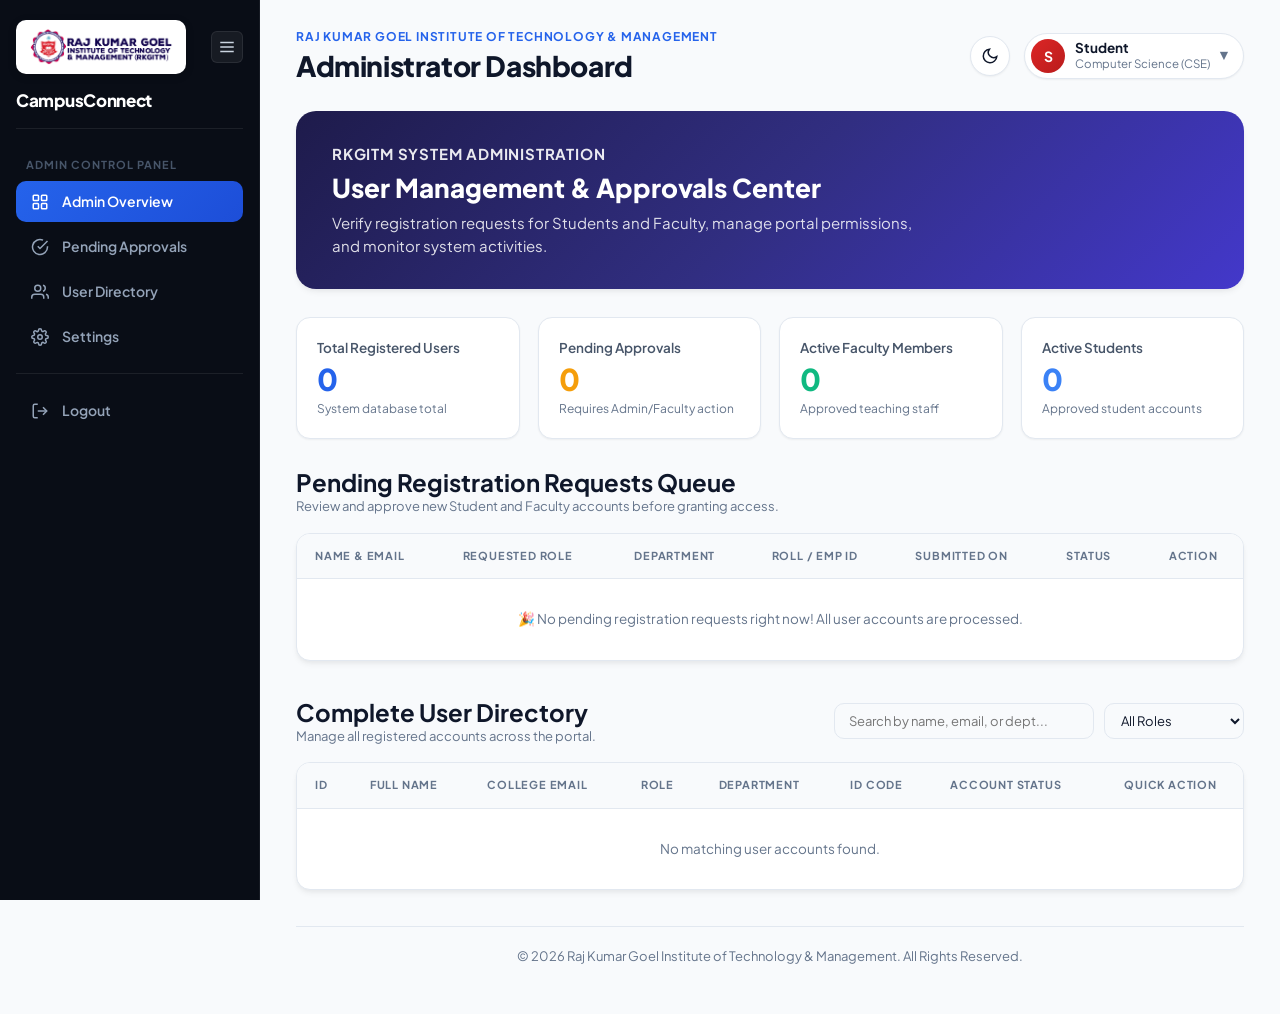
==== frontend/admin-index.html @ a3a525ac "Initial commit - CampusConnect" ====
<!DOCTYPE html>
<html lang="en">
<head>
    <meta charset="UTF-8">
    <meta name="viewport" content="width=device-width, initial-scale=1.0">
    <title>CampusConnect - Admin Control Center</title>
    <link rel="stylesheet" href="style.css">
</head>
<body>

    <div class="portal">
        <!-- Admin Sidebar -->
        <aside class="sidebar">
            <div class="sidebar-header">
                <div class="sidebar-brand-top">
                    <div class="logo-badge-container">
                        <img src="logo.png" alt="Raj Kumar Goel Institute of Technology &amp; Management" class="brand-logo-img">
                    </div>
                    <button id="sidebarToggle" title="Toggle Navigation">
                        <svg class="svg-icon" width="18" height="18" viewBox="0 0 24 24" fill="none" stroke="currentColor" stroke-width="2"><line x1="3" y1="12" x2="21" y2="12"/><line x1="3" y1="6" x2="21" y2="6"/><line x1="3" y1="18" x2="21" y2="18"/></svg>
                    </button>
                </div>
                <div class="sidebar-app-name">CampusConnect</div>
            </div>

            <p class="sidebar-title">ADMIN CONTROL PANEL</p>

            <nav class="sidebar-nav">
                <a href="admin-index.html" class="active">
                    <span class="nav-icon"><svg class="svg-icon" width="18" height="18" viewBox="0 0 24 24" fill="none" stroke="currentColor" stroke-width="2"><rect x="3" y="3" width="7" height="7" rx="1"/><rect x="14" y="3" width="7" height="7" rx="1"/><rect x="14" y="14" width="7" height="7" rx="1"/><rect x="3" y="14" width="7" height="7" rx="1"/></svg></span>
                    <span class="brand-text">Admin Overview</span>
                </a>
                <a href="#approvalsSection">
                    <span class="nav-icon"><svg class="svg-icon" width="18" height="18" viewBox="0 0 24 24" fill="none" stroke="currentColor" stroke-width="2"><path d="M22 11.08V12a10 10 0 1 1-5.93-9.14"/><polyline points="22 4 12 14.01 9 11.01"/></svg></span>
                    <span class="brand-text">Pending Approvals</span>
                </a>
                <a href="#userDirectorySection">
                    <span class="nav-icon"><svg class="svg-icon" width="18" height="18" viewBox="0 0 24 24" fill="none" stroke="currentColor" stroke-width="2"><path d="M17 21v-2a4 4 0 0 0-4-4H5a4 4 0 0 0-4 4v2"/><circle cx="9" cy="7" r="4"/><path d="M23 21v-2a4 4 0 0 0-3-3.87"/><path d="M16 3.13a4 4 0 0 1 0 7.75"/></svg></span>
                    <span class="brand-text">User Directory</span>
                </a>
                <a href="settings.html">
                    <span class="nav-icon"><svg class="svg-icon" width="18" height="18" viewBox="0 0 24 24" fill="none" stroke="currentColor" stroke-width="2"><circle cx="12" cy="12" r="3"/><path d="M19.4 15a1.65 1.65 0 0 0 .33 1.82l.06.06a2 2 0 0 1 0 2.83 2 2 0 0 1-2.83 0l-.06-.06a1.65 1.65 0 0 0-1.82-.33 1.65 1.65 0 0 0-1 1.51V21a2 2 0 0 1-2 2 2 2 0 0 1-2-2v-.09A1.65 1.65 0 0 0 9 19.4a1.65 1.65 0 0 0-1.82.33l-.06.06a2 2 0 0 1-2.83 0 2 2 0 0 1 0-2.83l.06-.06a1.65 1.65 0 0 0 .33-1.82 1.65 1.65 0 0 0-1.51-1H3a2 2 0 0 1-2-2 2 2 0 0 1 2-2h.09A1.65 1.65 0 0 0 4.6 9a1.65 1.65 0 0 0-.33-1.82l-.06-.06a2 2 0 0 1 0-2.83 2 2 0 0 1 2.83 0l.06.06a1.65 1.65 0 0 0 1.82.33H9a1.65 1.65 0 0 0 1-1.51V3a2 2 0 0 1 2-2 2 2 0 0 1 2 2v.09a1.65 1.65 0 0 0 1 1.51 1.65 1.65 0 0 0 1.82-.33l.06-.06a2 2 0 0 1 2.83 0 2 2 0 0 1 0 2.83l-.06.06a1.65 1.65 0 0 0-.33 1.82V9a1.65 1.65 0 0 0 1.51 1H21a2 2 0 0 1 2 2 2 2 0 0 1-2 2h-.09a1.65 1.65 0 0 0-1.51 1z"/></svg></span>
                    <span class="brand-text">Settings</span>
                </a>

                <div class="nav-divider"></div>

                <a href="login.html" onclick="localStorage.removeItem('campus_user_role');">
                    <span class="nav-icon"><svg class="svg-icon" width="18" height="18" viewBox="0 0 24 24" fill="none" stroke="currentColor" stroke-width="2"><path d="M9 21H5a2 2 0 0 1-2-2V5a2 2 0 0 1 2-2h4"/><polyline points="16 17 21 12 16 7"/><line x1="21" y1="12" x2="9" y2="12"/></svg></span>
                    <span class="brand-text">Logout</span>
                </a>
            </nav>
        </aside>

        <!-- Main Content -->
        <main class="dashboard-content">
            <header class="topbar">
                <div class="topbar-title">
                    <p class="small-text">Raj Kumar Goel Institute of Technology &amp; Management</p>
                    <h1>Administrator Dashboard</h1>
                </div>

                <div class="topbar-actions">
                    <button id="themeToggle" class="theme-toggle-btn" title="Toggle Dark/Light Mode"></button>

                    <div class="profile-wrapper">
                        <button class="student-profile" id="studentProfile" type="button">
                            <div class="profile-circle" style="background: linear-gradient(135deg, #dc2626, #b91c1c);">A</div>
                            <div class="profile-text">
                                <strong class="profile-name-val">System Admin</strong>
                                <p class="profile-course-val">IT Administration Cell</p>
                            </div>
                            <span class="profile-arrow">▼</span>
                        </button>
                        <div class="profile-menu" id="profileMenu">
                            <h3>Admin Profile</h3>
                            <p><span>Name:</span> <strong>System Admin</strong></p>
                            <p><span>Role:</span> <strong style="color: var(--danger);">Super Administrator</strong></p>
                            <p><span>Department:</span> <strong>IT Cell</strong></p>
                            <a href="login.html" class="btn btn-secondary" onclick="localStorage.removeItem('campus_user_role');" style="margin-top: 8px; width: 100%;">Sign Out</a>
                        </div>
                    </div>
                </div>
            </header>

            <!-- Admin Banner -->
            <section class="dashboard-welcome" style="background: linear-gradient(135deg, #1e1b4b 0%, #312e81 50%, #4338ca 100%);">
                <p class="small-text" style="color: rgba(255, 255, 255, 0.9);">RKGITM SYSTEM ADMINISTRATION</p>
                <h2>User Management &amp; Approvals Center</h2>
                <p>Verify registration requests for Students and Faculty, manage portal permissions, and monitor system activities.</p>
            </section>

            <!-- Summary Cards -->
            <section class="summary-cards">
                <div class="summary-card">
                    <p>Total Registered Users</p>
                    <h2 id="totalUsersCount" style="color: var(--primary);">0</h2>
                    <small>System database total</small>
                </div>

                <div class="summary-card">
                    <p>Pending Approvals</p>
                    <h2 id="pendingCount" style="color: var(--warning);">0</h2>
                    <small>Requires Admin/Faculty action</small>
                </div>

                <div class="summary-card">
                    <p>Active Faculty Members</p>
                    <h2 id="facultyCount" style="color: var(--success);">0</h2>
                    <small>Approved teaching staff</small>
                </div>

                <div class="summary-card">
                    <p>Active Students</p>
                    <h2 id="studentCount" style="color: var(--info);">0</h2>
                    <small>Approved student accounts</small>
                </div>
            </section>

            <!-- PENDING APPROVALS QUEUE -->
            <section id="approvalsSection" style="margin-bottom: 36px;">
                <div style="display: flex; justify-content: space-between; align-items: center; margin-bottom: 16px;">
                    <div>
                        <h2>Pending Registration Requests Queue</h2>
                        <p style="color: var(--text-muted); font-size: 13px;">Review and approve new Student and Faculty accounts before granting access.</p>
                    </div>
                </div>

                <div class="admin-table-wrapper">
                    <table class="admin-table">
                        <thead>
                            <tr>
                                <th>Name &amp; Email</th>
                                <th>Requested Role</th>
                                <th>Department</th>
                                <th>Roll / Emp ID</th>
                                <th>Submitted On</th>
                                <th>Status</th>
                                <th style="text-align: center;">Action</th>
                            </tr>
                        </thead>
                        <tbody id="pendingQueueTbody">
                            <!-- Populated dynamically via JS -->
                        </tbody>
                    </table>
                </div>
            </section>

            <!-- ALL USERS DIRECTORY -->
            <section id="userDirectorySection" style="margin-bottom: 36px;">
                <div style="display: flex; justify-content: space-between; align-items: center; margin-bottom: 16px; flex-wrap: wrap; gap: 12px;">
                    <div>
                        <h2>Complete User Directory</h2>
                        <p style="color: var(--text-muted); font-size: 13px;">Manage all registered accounts across the portal.</p>
                    </div>

                    <div style="display: flex; gap: 10px; flex-wrap: wrap;">
                        <input type="text" id="adminSearchInput" class="form-control" placeholder="Search by name, email, or dept..." style="width: 260px; padding: 8px 14px; font-size: 13px;" onkeyup="renderAdminUserDirectory()">
                        <select id="adminRoleFilter" class="form-control" style="width: 140px; padding: 8px 12px; font-size: 13px;" onchange="renderAdminUserDirectory()">
                            <option value="all">All Roles</option>
                            <option value="student">Student</option>
                            <option value="faculty">Faculty</option>
                            <option value="admin">Admin</option>
                        </select>
                    </div>
                </div>

                <div class="admin-table-wrapper">
                    <table class="admin-table">
                        <thead>
                            <tr>
                                <th>ID</th>
                                <th>Full Name</th>
                                <th>College Email</th>
                                <th>Role</th>
                                <th>Department</th>
                                <th>ID Code</th>
                                <th>Account Status</th>
                                <th style="text-align: center;">Quick Action</th>
                            </tr>
                        </thead>
                        <tbody id="allUsersTbody">
                            <!-- Populated dynamically via JS -->
                        </tbody>
                    </table>
                </div>
            </section>

            <footer>
                <p>&copy; 2026 Raj Kumar Goel Institute of Technology &amp; Management. All Rights Reserved.</p>
            </footer>
        </main>
    </div>

    <script src="script.js"></script>
    <script>
        document.addEventListener("DOMContentLoaded", () => {
            renderAdminDashboard();
        });

        function renderAdminDashboard() {
            const users = JSON.parse(localStorage.getItem("campus_users")) || [];

            // Compute counts
            const total = users.length;
            const pending = users.filter(u => u.status === 'PENDING').length;
            const faculty = users.filter(u => u.role === 'faculty' && u.status === 'APPROVED').length;
            const students = users.filter(u => u.role === 'student' && u.status === 'APPROVED').length;

            document.getElementById("totalUsersCount").textContent = total;
            document.getElementById("pendingCount").textContent = pending;
            document.getElementById("facultyCount").textContent = faculty;
            document.getElementById("studentCount").textContent = students;

            renderPendingQueue(users);
            renderAdminUserDirectory();
        }

        function renderPendingQueue(users) {
            const tbody = document.getElementById("pendingQueueTbody");
            const pendingUsers = users.filter(u => u.status === 'PENDING');

            if (pendingUsers.length === 0) {
                tbody.innerHTML = `
                    <tr>
                        <td colspan="7" style="text-align: center; color: var(--text-muted); padding: 30px;">
                            🎉 No pending registration requests right now! All user accounts are processed.
                        </td>
                    </tr>
                `;
                return;
            }

            tbody.innerHTML = pendingUsers.map(u => `
                <tr>
                    <td>
                        <strong>${u.name}</strong><br>
                        <small style="color: var(--text-muted);">${u.email}</small>
                    </td>
                    <td>
                        <span class="badge badge-${u.role === 'faculty' ? 'info' : 'primary'}">${u.role.toUpperCase()}</span>
                    </td>
                    <td>${u.department}</td>
                    <td><code>${u.idCode || 'N/A'}</code></td>
                    <td>${u.createdAt || 'Recent'}</td>
                    <td><span class="status-badge pending">● PENDING</span></td>
                    <td style="text-align: center;">
                        <div style="display: flex; gap: 6px; justify-content: center;">
                            <button class="btn btn-primary" style="padding: 5px 12px; font-size: 12px; background: var(--success); border-color: var(--success);" onclick="updateUserStatus(${u.id}, 'APPROVED')">Approve ✓</button>
                            <button class="btn btn-secondary" style="padding: 5px 12px; font-size: 12px; color: var(--danger);" onclick="updateUserStatus(${u.id}, 'REJECTED')">Reject ✖</button>
                        </div>
                    </td>
                </tr>
            `).join('');
        }

        function renderAdminUserDirectory() {
            const users = JSON.parse(localStorage.getItem("campus_users")) || [];
            const query = (document.getElementById("adminSearchInput")?.value || "").toLowerCase().trim();
            const roleFilter = document.getElementById("adminRoleFilter")?.value || "all";

            const tbody = document.getElementById("allUsersTbody");

            const filteredUsers = users.filter(u => {
                const matchesQuery = u.name.toLowerCase().includes(query) || u.email.toLowerCase().includes(query) || u.department.toLowerCase().includes(query);
                const matchesRole = roleFilter === 'all' || u.role === roleFilter;
                return matchesQuery && matchesRole;
            });

            if (filteredUsers.length === 0) {
                tbody.innerHTML = `
                    <tr>
                        <td colspan="8" style="text-align: center; color: var(--text-muted); padding: 30px;">
                            No matching user accounts found.
                        </td>
                    </tr>
                `;
                return;
            }

            tbody.innerHTML = filteredUsers.map(u => `
                <tr>
                    <td><code>#${u.id}</code></td>
                    <td><strong>${u.name}</strong></td>
                    <td>${u.email}</td>
                    <td><span class="badge badge-${u.role === 'admin' ? 'danger' : u.role === 'faculty' ? 'info' : 'primary'}">${u.role.toUpperCase()}</span></td>
                    <td>${u.department}</td>
                    <td><code>${u.idCode || 'N/A'}</code></td>
                    <td>
                        <span class="status-badge ${u.status.toLowerCase()}">
                            ${u.status === 'APPROVED' ? '● APPROVED' : u.status === 'PENDING' ? '● PENDING' : '● REJECTED'}
                        </span>
                    </td>
                    <td style="text-align: center;">
                        ${u.role === 'admin' ? '<small style="color: var(--text-muted);">Protected Admin</small>' : `
                            <select onchange="updateUserStatus(${u.id}, this.value)" style="padding: 4px 8px; font-size: 12px; border-radius: var(--radius-sm); border: 1px solid var(--border-color);">
                                <option value="APPROVED" ${u.status === 'APPROVED' ? 'selected' : ''}>Approved</option>
                                <option value="PENDING" ${u.status === 'PENDING' ? 'selected' : ''}>Pending</option>
                                <option value="REJECTED" ${u.status === 'REJECTED' ? 'selected' : ''}>Rejected</option>
                            </select>
                        `}
                    </td>
                </tr>
            `).join('');
        }

        function updateUserStatus(userId, newStatus) {
            let users = JSON.parse(localStorage.getItem("campus_users")) || [];
            const userIndex = users.findIndex(u => u.id === userId);

            if (userIndex !== -1) {
                users[userIndex].status = newStatus;
                localStorage.setItem("campus_users", JSON.stringify(users));
                showToast(`User ${users[userIndex].name} marked as ${newStatus}`);
                renderAdminDashboard();
            }
        }
    </script>
</body>
</html>
---- frontend/style.css ----
/* ==========================================================================
   CAMPUSCONNECT - PROFESSIONAL UI & DESIGN SYSTEM
   ========================================================================== */

@import url('https://fonts.googleapis.com/css2?family=Plus+Jakarta+Sans:wght@400;500;600;700;800&display=swap');

/* --------------------------------------------------------------------------
   1. COLOR PALETTE & CSS VARIABLES
   -------------------------------------------------------------------------- */
:root {
    --bg-main: #f8fafc;
    --bg-surface: #ffffff;
    --bg-surface-elevated: #ffffff;
    --bg-sidebar: #090d16;
    
    --sidebar-text: #94a3b8;
    --sidebar-text-active: #ffffff;
    --sidebar-hover: rgba(255, 255, 255, 0.06);
    --sidebar-active-bg: linear-gradient(135deg, #2563eb 0%, #1d4ed8 100%);
    
    --text-primary: #0f172a;
    --text-secondary: #475569;
    --text-muted: #64748b;
    
    --primary: #2563eb;
    --primary-hover: #1d4ed8;
    --primary-light: #eff6ff;
    
    --success: #10b981;
    --success-bg: #ecfdf5;
    --warning: #f59e0b;
    --warning-bg: #fffbeb;
    --danger: #ef4444;
    --danger-bg: #fef2f2;
    --info: #3b82f6;
    --info-bg: #eff6ff;

    --border-color: #e2e8f0;
    --border-hover: #cbd5e1;
    
    --shadow-sm: 0 1px 2px 0 rgba(0, 0, 0, 0.05);
    --shadow-md: 0 4px 6px -1px rgba(0, 0, 0, 0.06), 0 2px 4px -1px rgba(0, 0, 0, 0.03);
    --shadow-lg: 0 10px 15px -3px rgba(0, 0, 0, 0.08), 0 4px 6px -2px rgba(0, 0, 0, 0.03);
    
    --radius-sm: 6px;
    --radius-md: 10px;
    --radius-lg: 14px;
    --radius-xl: 20px;
    --radius-full: 9999px;
    
    --transition: all 0.2s cubic-bezier(0.4, 0, 0.2, 1);
    --font-family: 'Plus Jakarta Sans', -apple-system, BlinkMacSystemFont, sans-serif;
}

[data-theme="dark"] {
    --bg-main: #0b0f19;
    --bg-surface: #151c2c;
    --bg-surface-elevated: #1e293b;
    --bg-sidebar: #090d16;
    
    --sidebar-text: #64748b;
    --sidebar-text-active: #ffffff;
    --sidebar-hover: rgba(255, 255, 255, 0.06);
    --sidebar-active-bg: linear-gradient(135deg, #3b82f6 0%, #1d4ed8 100%);
    
    --text-primary: #f8fafc;
    --text-secondary: #cbd5e1;
    --text-muted: #64748b;

    --primary: #3b82f6;
    --primary-hover: #2563eb;
    --primary-light: rgba(59, 130, 246, 0.12);
    
    --border-color: #1e293b;
    --border-hover: #334155;

    --shadow-sm: 0 1px 2px 0 rgba(0, 0, 0, 0.3);
    --shadow-md: 0 4px 12px rgba(0, 0, 0, 0.4);
    --shadow-lg: 0 12px 30px rgba(0, 0, 0, 0.5);
}

/* --------------------------------------------------------------------------
   2. GLOBAL BASE STYLES
   -------------------------------------------------------------------------- */
*, *::before, *::after {
    box-sizing: border-box;
    margin: 0;
    padding: 0;
}

html {
    scroll-behavior: smooth;
}

body {
    font-family: var(--font-family);
    background-color: var(--bg-main);
    color: var(--text-primary);
    line-height: 1.5;
    min-height: 100vh;
    transition: background-color 0.2s ease, color 0.2s ease;
}

h1, h2, h3, h4, h5, h6 {
    color: var(--text-primary);
    font-weight: 700;
    line-height: 1.25;
}

a {
    color: var(--primary);
    text-decoration: none;
    transition: var(--transition);
}

a:hover {
    color: var(--primary-hover);
}

button, input, select, textarea {
    font-family: inherit;
    font-size: inherit;
    color: inherit;
}

.svg-icon {
    display: inline-flex;
    align-items: center;
    justify-content: center;
    flex-shrink: 0;
}

/* Logo Image Container with Light Pill Backdrop */
.logo-badge-container {
    background: #ffffff;
    padding: 8px 12px;
    border-radius: var(--radius-md);
    display: inline-flex;
    align-items: center;
    justify-content: center;
    box-shadow: 0 2px 8px rgba(0, 0, 0, 0.15);
    max-width: 170px;
    width: 100%;
}

.brand-logo-img {
    height: 38px;
    width: auto;
    max-width: 100%;
    object-fit: contain;
}

.college-name-text {
    font-size: 13px;
    font-weight: 800;
    color: #60a5fa;
    text-transform: uppercase;
    letter-spacing: 0.6px;
    margin-top: 4px;
}

/* --------------------------------------------------------------------------
   3. LOGIN PAGE STYLES
   -------------------------------------------------------------------------- */
.login-container {
    min-height: 100vh;
    display: flex;
    align-items: center;
    justify-content: center;
    background: linear-gradient(135deg, #0f172a 0%, #1e293b 50%, #0b0f19 100%);
    padding: 24px;
    position: relative;
    overflow: hidden;
}

.login-container::before {
    content: '';
    position: absolute;
    top: -20%;
    left: -10%;
    width: 500px;
    height: 500px;
    background: radial-gradient(circle, rgba(37, 99, 235, 0.25) 0%, rgba(0, 0, 0, 0) 70%);
    pointer-events: none;
}

.login-card {
    background: rgba(21, 28, 44, 0.92);
    backdrop-filter: blur(16px);
    border: 1px solid rgba(255, 255, 255, 0.12);
    border-radius: var(--radius-xl);
    padding: 36px 40px;
    width: 100%;
    max-width: 460px;
    box-shadow: 0 20px 50px rgba(0, 0, 0, 0.5);
    color: #ffffff;
    position: relative;
    z-index: 10;
}

.login-brand {
    display: flex;
    flex-direction: column;
    align-items: center;
    gap: 10px;
    margin-bottom: 24px;
    text-align: center;
}

.login-brand h2 {
    color: #ffffff;
    font-size: 26px;
    font-weight: 800;
    margin-top: 4px;
}

.login-brand p {
    color: #94a3b8;
    font-size: 13.5px;
}

.role-tabs {
    display: flex;
    background: rgba(255, 255, 255, 0.06);
    border: 1px solid rgba(255, 255, 255, 0.08);
    border-radius: var(--radius-md);
    padding: 4px;
    margin-bottom: 24px;
}

.role-tab {
    flex: 1;
    padding: 10px;
    border: none;
    background: transparent;
    color: #94a3b8;
    font-weight: 700;
    font-size: 13.5px;
    border-radius: var(--radius-sm);
    cursor: pointer;
    transition: var(--transition);
}

.role-tab.active {
    background: var(--primary);
    color: #ffffff;
    box-shadow: var(--shadow-sm);
}

.login-form .form-group label {
    color: #cbd5e1;
}

.login-form .form-control {
    background: rgba(255, 255, 255, 0.06);
    border-color: rgba(255, 255, 255, 0.12);
    color: #ffffff;
}

.login-form .form-control:focus {
    border-color: var(--primary);
    background: rgba(255, 255, 255, 0.1);
}

.mode-switch-container {
    display: flex;
    background: rgba(0, 0, 0, 0.25);
    border: 1px solid rgba(255, 255, 255, 0.1);
    border-radius: var(--radius-lg);
    padding: 5px;
    margin-bottom: 18px;
}

.mode-btn {
    flex: 1;
    padding: 8px 12px;
    border: none;
    background: transparent;
    color: #94a3b8;
    font-weight: 700;
    font-size: 13px;
    border-radius: var(--radius-md);
    cursor: pointer;
    transition: var(--transition);
}

.mode-btn.active {
    background: rgba(255, 255, 255, 0.15);
    color: #ffffff;
    box-shadow: 0 2px 8px rgba(0, 0, 0, 0.2);
}

.auth-alert {
    padding: 12px 16px;
    border-radius: var(--radius-md);
    font-size: 13px;
    font-weight: 600;
    line-height: 1.4;
    margin-bottom: 18px;
    border: 1px solid transparent;
}

.alert-info {
    background: rgba(59, 130, 246, 0.15);
    border-color: rgba(59, 130, 246, 0.3);
    color: #93c5fd;
}

.alert-success {
    background: rgba(16, 185, 129, 0.15);
    border-color: rgba(16, 185, 129, 0.3);
    color: #6ee7b7;
}

.alert-warning {
    background: rgba(245, 158, 11, 0.15);
    border-color: rgba(245, 158, 11, 0.3);
    color: #fcd34d;
}

.alert-danger {
    background: rgba(239, 68, 68, 0.15);
    border-color: rgba(239, 68, 68, 0.3);
    color: #fca5a5;
}

.demo-hint {
    margin-top: 20px;
    padding: 12px;
    background: rgba(255, 255, 255, 0.04);
    border: 1px solid rgba(255, 255, 255, 0.08);
    border-radius: var(--radius-md);
    font-size: 12px;
    color: #94a3b8;
    text-align: center;
}

.demo-hint strong {
    color: #cbd5e1;
}

/* User Directory & Approval Queue Tables */
.admin-table-wrapper {
    width: 100%;
    overflow-x: auto;
    background: var(--bg-surface);
    border: 1px solid var(--border-color);
    border-radius: var(--radius-lg);
    box-shadow: var(--shadow-md);
}

.admin-table {
    width: 100%;
    border-collapse: collapse;
    text-align: left;
    font-size: 13.5px;
}

.admin-table th {
    background: var(--bg-main);
    color: var(--text-muted);
    font-weight: 700;
    text-transform: uppercase;
    font-size: 11px;
    letter-spacing: 0.8px;
    padding: 14px 18px;
    border-bottom: 1px solid var(--border-color);
}

.admin-table td {
    padding: 14px 18px;
    border-bottom: 1px solid var(--border-color);
    color: var(--text-primary);
    vertical-align: middle;
}

.admin-table tr:last-child td {
    border-bottom: none;
}

.admin-table tr:hover td {
    background: var(--primary-light);
}

.status-badge {
    display: inline-flex;
    align-items: center;
    gap: 5px;
    padding: 4px 10px;
    border-radius: var(--radius-full);
    font-size: 11px;
    font-weight: 800;
    text-transform: uppercase;
    letter-spacing: 0.5px;
}

.status-badge.pending {
    background: var(--warning-bg);
    color: var(--warning);
    border: 1px solid rgba(245, 158, 11, 0.2);
}

.status-badge.approved {
    background: var(--success-bg);
    color: var(--success);
    border: 1px solid rgba(16, 185, 129, 0.2);
}

.status-badge.rejected {
    background: var(--danger-bg);
    color: var(--danger);
    border: 1px solid rgba(239, 68, 68, 0.2);
}


/* --------------------------------------------------------------------------
   4. PORTAL & FIXED SIDEBAR LAYOUT
   -------------------------------------------------------------------------- */
.portal {
    display: flex;
    min-height: 100vh;
}

.sidebar {
    width: 260px;
    background-color: var(--bg-sidebar);
    padding: 20px 16px;
    display: flex;
    flex-direction: column;
    flex-shrink: 0;
    position: sticky;
    top: 0;
    height: 100vh;
    overflow-y: auto;
    z-index: 100;
    border-right: 1px solid rgba(255, 255, 255, 0.06);
}

.sidebar.collapsed {
    width: 80px;
}

.sidebar-header {
    display: flex;
    flex-direction: column;
    gap: 12px;
    margin-bottom: 20px;
    padding-bottom: 14px;
    border-bottom: 1px solid rgba(255, 255, 255, 0.08);
}

.sidebar-brand-top {
    display: flex;
    align-items: center;
    justify-content: space-between;
    width: 100%;
}

.sidebar-app-name {
    color: #ffffff;
    font-size: 17px;
    font-weight: 800;
    letter-spacing: -0.3px;
    margin-top: 2px;
}

#sidebarToggle {
    background: rgba(255, 255, 255, 0.06);
    border: 1px solid rgba(255, 255, 255, 0.08);
    color: #cbd5e1;
    width: 32px;
    height: 32px;
    border-radius: var(--radius-sm);
    cursor: pointer;
    display: flex;
    align-items: center;
    justify-content: center;
    transition: var(--transition);
    flex-shrink: 0;
}

#sidebarToggle:hover {
    background: rgba(255, 255, 255, 0.12);
    color: #ffffff;
}

.sidebar-title {
    font-size: 11px;
    font-weight: 700;
    text-transform: uppercase;
    letter-spacing: 1px;
    color: #475569;
    margin: 8px 10px 8px;
    white-space: nowrap;
}

.sidebar.collapsed .sidebar-title,
.sidebar.collapsed .brand-text,
.sidebar.collapsed .sidebar-app-name {
    display: none;
}

.sidebar.collapsed .sidebar-brand-top {
    flex-direction: column;
    gap: 10px;
    align-items: center;
}

.sidebar.collapsed .logo-badge-container {
    padding: 4px;
    max-width: 44px;
    height: 44px;
    border-radius: var(--radius-sm);
    justify-content: center;
}

.sidebar.collapsed .brand-logo-img {
    height: 28px;
    width: auto;
}


.sidebar-nav {
    display: flex;
    flex-direction: column;
    gap: 4px;
    flex: 1;
}

.sidebar-nav a {
    display: flex;
    align-items: center;
    gap: 12px;
    color: var(--sidebar-text);
    padding: 10px 14px;
    border-radius: var(--radius-md);
    font-weight: 600;
    font-size: 14px;
    white-space: nowrap;
    transition: var(--transition);
}

.sidebar-nav a .nav-icon {
    display: flex;
    align-items: center;
    justify-content: center;
    width: 20px;
    height: 20px;
}

.sidebar-nav a:hover {
    color: var(--sidebar-text-active);
    background: var(--sidebar-hover);
}

.sidebar-nav a.active {
    color: var(--sidebar-text-active);
    background: var(--sidebar-active-bg);
}

.nav-divider {
    height: 1px;
    background: rgba(255, 255, 255, 0.08);
    margin: 12px 0;
}

/* --------------------------------------------------------------------------
   5. DASHBOARD CONTENT & TOPBAR
   -------------------------------------------------------------------------- */
.dashboard-content {
    flex: 1;
    padding: 28px 36px;
    max-width: 1500px;
    margin: 0 auto;
    width: 100%;
}

.topbar {
    display: flex;
    justify-content: space-between;
    align-items: center;
    margin-bottom: 28px;
}

.topbar-title h1 {
    font-size: 28px;
    font-weight: 800;
    letter-spacing: -0.4px;
    color: var(--text-primary);
}

.small-text {
    font-size: 12px;
    font-weight: 700;
    color: var(--primary);
    text-transform: uppercase;
    letter-spacing: 0.8px;
    margin-bottom: 2px;
}

.topbar-actions {
    display: flex;
    align-items: center;
    gap: 14px;
}

.theme-toggle-btn {
    background: var(--bg-surface);
    border: 1px solid var(--border-color);
    color: var(--text-primary);
    width: 40px;
    height: 40px;
    border-radius: var(--radius-full);
    cursor: pointer;
    display: flex;
    align-items: center;
    justify-content: center;
    box-shadow: var(--shadow-sm);
    transition: var(--transition);
}

.theme-toggle-btn:hover {
    border-color: var(--primary);
    color: var(--primary);
}

.profile-wrapper {
    position: relative;
}

.student-profile {
    display: flex;
    align-items: center;
    gap: 10px;
    background: var(--bg-surface);
    border: 1px solid var(--border-color);
    padding: 5px 14px 5px 6px;
    border-radius: var(--radius-full);
    cursor: pointer;
    box-shadow: var(--shadow-sm);
    transition: var(--transition);
}

.student-profile:hover {
    border-color: var(--border-hover);
}

.profile-circle {
    width: 34px;
    height: 34px;
    border-radius: var(--radius-full);
    background: var(--primary);
    color: #ffffff;
    font-weight: 700;
    font-size: 14px;
    display: flex;
    align-items: center;
    justify-content: center;
}

.profile-text {
    text-align: left;
}

.profile-text strong {
    display: block;
    font-size: 13.5px;
    color: var(--text-primary);
    line-height: 1.2;
}

.profile-text p {
    font-size: 11.5px;
    color: var(--text-muted);
}

.profile-arrow {
    font-size: 11px;
    color: var(--text-muted);
}

.profile-menu {
    position: absolute;
    top: calc(100% + 10px);
    right: 0;
    width: 250px;
    background: var(--bg-surface-elevated);
    border: 1px solid var(--border-color);
    border-radius: var(--radius-lg);
    padding: 18px;
    box-shadow: var(--shadow-lg);
    display: none;
    flex-direction: column;
    gap: 10px;
    z-index: 1000;
}

.profile-menu.show {
    display: flex;
}

.profile-menu h3 {
    font-size: 15px;
    border-bottom: 1px solid var(--border-color);
    padding-bottom: 8px;
    margin-bottom: 2px;
}

.profile-menu p {
    font-size: 13px;
    color: var(--text-secondary);
    display: flex;
    justify-content: space-between;
}

.profile-menu p strong {
    color: var(--text-primary);
}

/* --------------------------------------------------------------------------
   6. CARDS, FORMS & BADGES
   -------------------------------------------------------------------------- */
.dashboard-welcome {
    background: linear-gradient(135deg, #1e40af 0%, #3b82f6 100%);
    border-radius: var(--radius-xl);
    padding: 32px 36px;
    color: #ffffff;
    margin-bottom: 28px;
    box-shadow: var(--shadow-md);
}

.dashboard-welcome h2 {
    color: #ffffff;
    font-size: 26px;
    font-weight: 800;
    margin: 6px 0 8px;
}

.dashboard-welcome p {
    color: rgba(255, 255, 255, 0.85);
    font-size: 15px;
    max-width: 600px;
}

.summary-cards {
    display: grid;
    grid-template-columns: repeat(auto-fit, minmax(220px, 1fr));
    gap: 18px;
    margin-bottom: 28px;
}

.summary-card {
    background: var(--bg-surface);
    border: 1px solid var(--border-color);
    border-radius: var(--radius-lg);
    padding: 20px;
    box-shadow: var(--shadow-sm);
    transition: var(--transition);
    display: flex;
    flex-direction: column;
    gap: 6px;
}

.summary-card:hover {
    transform: translateY(-3px);
    box-shadow: var(--shadow-md);
    border-color: var(--border-hover);
}

.summary-card-icon {
    width: 42px;
    height: 42px;
    border-radius: var(--radius-md);
    display: flex;
    align-items: center;
    justify-content: center;
    margin-bottom: 4px;
}

.card-notice .summary-card-icon { background: #eff6ff; color: #2563eb; }
.card-events .summary-card-icon { background: #fef3c7; color: #d97706; }
.card-complaints .summary-card-icon { background: #fee2e2; color: #dc2626; }
.card-resources .summary-card-icon { background: #e0e7ff; color: #4f46e5; }

.summary-card p {
    font-size: 13.5px;
    font-weight: 600;
    color: var(--text-secondary);
}

.summary-card h2 {
    font-size: 30px;
    font-weight: 800;
    color: var(--text-primary);
    line-height: 1;
}

.summary-card small {
    font-size: 12px;
    color: var(--text-muted);
}

.dashboard-grid {
    display: grid;
    grid-template-columns: repeat(auto-fit, minmax(360px, 1fr));
    gap: 24px;
    margin-bottom: 28px;
}

.dashboard-box {
    background: var(--bg-surface);
    border: 1px solid var(--border-color);
    border-radius: var(--radius-xl);
    padding: 24px;
    box-shadow: var(--shadow-sm);
    display: flex;
    flex-direction: column;
}

.box-heading {
    display: flex;
    justify-content: space-between;
    align-items: center;
    padding-bottom: 16px;
    margin-bottom: 16px;
    border-bottom: 1px solid var(--border-color);
}

.box-heading h2 {
    font-size: 18px;
    font-weight: 700;
}

.box-heading a {
    font-size: 13px;
    font-weight: 700;
    color: var(--primary);
}

.dashboard-item {
    padding: 14px;
    border-radius: var(--radius-md);
    transition: var(--transition);
    border: 1px solid transparent;
    margin-bottom: 6px;
}

.dashboard-item:hover {
    background: var(--primary-light);
}

.dashboard-item h3 {
    font-size: 15px;
    font-weight: 600;
    margin-bottom: 4px;
}

.dashboard-item p {
    font-size: 13.5px;
    color: var(--text-secondary);
    margin-bottom: 6px;
}

.dashboard-item small {
    font-size: 12px;
    color: var(--text-muted);
}

.quick-actions {
    background: var(--bg-surface);
    border: 1px solid var(--border-color);
    border-radius: var(--radius-xl);
    padding: 24px;
    box-shadow: var(--shadow-sm);
    margin-bottom: 28px;
}

.quick-actions h2 {
    font-size: 18px;
    margin-bottom: 16px;
}

.action-buttons {
    display: flex;
    gap: 12px;
    flex-wrap: wrap;
}

.action-btn {
    display: inline-flex;
    align-items: center;
    gap: 8px;
    background: var(--bg-surface-elevated);
    border: 1px solid var(--border-color);
    color: var(--text-primary);
    padding: 10px 18px;
    border-radius: var(--radius-md);
    font-weight: 600;
    font-size: 13.5px;
    box-shadow: var(--shadow-sm);
    transition: var(--transition);
}

.action-btn:hover {
    background: var(--primary);
    color: #ffffff;
    border-color: var(--primary);
}

.page-controls {
    display: flex;
    justify-content: space-between;
    align-items: center;
    gap: 16px;
    margin-bottom: 24px;
    flex-wrap: wrap;
}

.search-box {
    display: flex;
    align-items: center;
    background: var(--bg-surface);
    border: 1px solid var(--border-color);
    border-radius: var(--radius-lg);
    padding: 4px 12px;
    flex: 1;
    min-width: 260px;
    box-shadow: var(--shadow-sm);
}

.search-box input {
    border: none;
    background: transparent;
    padding: 8px 10px;
    width: 100%;
    outline: none;
    color: var(--text-primary);
}

.search-box button {
    background: var(--primary);
    color: white;
    border: none;
    padding: 8px 16px;
    border-radius: var(--radius-md);
    cursor: pointer;
    font-weight: 600;
}

.filter-tabs {
    display: flex;
    gap: 8px;
    flex-wrap: wrap;
}

.filter-tab {
    background: var(--bg-surface);
    border: 1px solid var(--border-color);
    color: var(--text-secondary);
    padding: 7px 14px;
    border-radius: var(--radius-full);
    font-size: 13px;
    font-weight: 600;
    cursor: pointer;
    transition: var(--transition);
}

.filter-tab:hover, .filter-tab.active {
    background: var(--primary);
    color: #ffffff;
    border-color: var(--primary);
}

.notices-grid {
    display: flex;
    flex-direction: column;
    gap: 14px;
}

.notice-card {
    background: var(--bg-surface);
    border: 1px solid var(--border-color);
    border-left: 4px solid var(--primary);
    border-radius: var(--radius-lg);
    padding: 20px;
    box-shadow: var(--shadow-sm);
}

.notice-header {
    display: flex;
    justify-content: space-between;
    align-items: center;
    margin-bottom: 10px;
}

.notice-tag {
    background: var(--primary-light);
    color: var(--primary);
    padding: 3px 10px;
    border-radius: var(--radius-full);
    font-size: 11.5px;
    font-weight: 700;
}

.notice-date {
    font-size: 12.5px;
    color: var(--text-muted);
    font-weight: 600;
}

.events-grid {
    display: grid;
    grid-template-columns: repeat(auto-fill, minmax(300px, 1fr));
    gap: 20px;
}

.event-card {
    background: var(--bg-surface);
    border: 1px solid var(--border-color);
    border-radius: var(--radius-xl);
    overflow: hidden;
    box-shadow: var(--shadow-sm);
    transition: var(--transition);
    display: flex;
    flex-direction: column;
}

.event-banner {
    height: 120px;
    background: linear-gradient(135deg, #2563eb, #1d4ed8);
    padding: 16px;
    display: flex;
    align-items: flex-end;
}

.event-badge {
    background: rgba(0, 0, 0, 0.4);
    color: white;
    padding: 3px 10px;
    border-radius: var(--radius-full);
    font-size: 11px;
    font-weight: 700;
}

.event-content {
    padding: 20px;
    flex: 1;
    display: flex;
    flex-direction: column;
    justify-content: space-between;
}

.event-content h3 {
    font-size: 16px;
    margin-bottom: 6px;
}

.event-meta {
    display: flex;
    gap: 12px;
    font-size: 12.5px;
    color: var(--text-muted);
    margin-bottom: 14px;
}

.event-footer {
    display: flex;
    justify-content: space-between;
    align-items: center;
    padding-top: 14px;
    border-top: 1px solid var(--border-color);
}

.form-container {
    background: var(--bg-surface);
    border: 1px solid var(--border-color);
    border-radius: var(--radius-xl);
    padding: 28px;
    max-width: 800px;
    margin: 0 auto 28px;
    box-shadow: var(--shadow-sm);
}

.form-group {
    margin-bottom: 18px;
}

.form-group label {
    display: block;
    font-weight: 600;
    font-size: 13.5px;
    color: var(--text-primary);
    margin-bottom: 6px;
}

.form-control {
    width: 100%;
    padding: 10px 14px;
    background: var(--bg-main);
    border: 1px solid var(--border-color);
    border-radius: var(--radius-md);
    color: var(--text-primary);
    outline: none;
    transition: var(--transition);
}

.form-control:focus {
    border-color: var(--primary);
    background: var(--bg-surface);
}

textarea.form-control {
    min-height: 100px;
    resize: vertical;
}

.btn {
    display: inline-flex;
    align-items: center;
    justify-content: center;
    gap: 8px;
    padding: 10px 20px;
    border-radius: var(--radius-md);
    font-weight: 700;
    font-size: 14px;
    border: none;
    cursor: pointer;
    transition: var(--transition);
    text-decoration: none;
}

.btn-primary {
    background: var(--primary);
    color: #ffffff;
}

.btn-primary:hover {
    background: var(--primary-hover);
}

.btn-secondary {
    background: var(--bg-surface-elevated);
    border: 1px solid var(--border-color);
    color: var(--text-primary);
}

.btn-secondary:hover {
    border-color: var(--border-hover);
}

.badge {
    padding: 3px 8px;
    border-radius: var(--radius-full);
    font-size: 11.5px;
    font-weight: 700;
    display: inline-flex;
    align-items: center;
    gap: 4px;
}

.badge-success { background: var(--success-bg); color: var(--success); }
.badge-warning { background: var(--warning-bg); color: var(--warning); }
.badge-danger { background: var(--danger-bg); color: var(--danger); }
.badge-info { background: var(--info-bg); color: var(--info); }

.attendance-layout {
    display: grid;
    grid-template-columns: 1fr 340px;
    gap: 24px;
}

.calendar-card {
    background: var(--bg-surface);
    border: 1px solid var(--border-color);
    border-radius: var(--radius-xl);
    padding: 24px;
    box-shadow: var(--shadow-sm);
}

.calendar-header {
    display: flex;
    justify-content: space-between;
    align-items: center;
    margin-bottom: 20px;
}

.calendar-grid {
    display: grid;
    grid-template-columns: repeat(7, 1fr);
    gap: 8px;
    text-align: center;
}

.calendar-day-name {
    font-weight: 700;
    font-size: 12px;
    color: var(--text-muted);
    padding-bottom: 8px;
}

.calendar-date {
    aspect-ratio: 1;
    display: flex;
    flex-direction: column;
    align-items: center;
    justify-content: center;
    border-radius: var(--radius-md);
    font-weight: 600;
    font-size: 13.5px;
    cursor: pointer;
    background: var(--bg-main);
    transition: var(--transition);
    border: 2px solid transparent;
}

.calendar-date.present { background: var(--success-bg); color: var(--success); }
.calendar-date.absent { background: var(--danger-bg); color: var(--danger); }
.calendar-date.late { background: var(--warning-bg); color: var(--warning); }
.calendar-date.today { border-color: var(--primary) !important; font-weight: 800; }
.calendar-date.selected { box-shadow: 0 0 0 2px var(--primary); }

.subject-row {
    display: flex;
    align-items: center;
    justify-content: space-between;
    gap: 14px;
    padding: 12px 0;
    border-bottom: 1px solid var(--border-color);
}

.subject-progress {
    flex: 1;
    height: 6px;
    background: var(--bg-main);
    border-radius: var(--radius-full);
}

.subject-progress-fill {
    height: 100%;
    background: var(--primary);
    border-radius: var(--radius-full);
}

footer {
    text-align: center;
    padding: 20px;
    color: var(--text-muted);
    font-size: 13px;
    border-top: 1px solid var(--border-color);
    margin-top: 32px;
}

@media (max-width: 900px) {
    .portal { flex-direction: column; }
    .sidebar {
        width: 100% !important;
        height: auto;
        position: relative;
        padding: 14px;
    }
    .sidebar-nav { flex-direction: row; overflow-x: auto; }
    .sidebar-title { display: none; }
    .dashboard-content { padding: 20px 16px; }
    .attendance-layout { grid-template-columns: 1fr; }
}

/* ==========================================================================
   NEW SPLIT LOGIN PAGE STYLES (HRMS STYLE)
   ========================================================================== */
.split-login-body {
    background-color: #eef2f6; /* Very light cool grey */
    display: flex;
    justify-content: center;
    align-items: center;
    min-height: 100vh;
    padding: 20px;
    font-family: var(--font-family);
    color: #1e293b;
}

.split-login-container {
    display: flex;
    background: #ffffff;
    max-width: 1100px;
    width: 100%;
    border-radius: 24px;
    box-shadow: 0 10px 40px rgba(0, 0, 0, 0.08);
    overflow: hidden;
    min-height: 650px;
}

.split-left {
    flex: 1.2;
    padding: 50px 60px;
    background: #ffffff;
    display: flex;
    flex-direction: column;
    justify-content: center;
}

.split-right {
    flex: 1;
    background: #fafafc; /* Slightly darker than white for contrast */
    padding: 50px 60px;
    display: flex;
    flex-direction: column;
    justify-content: center;
    border-left: 1px solid #f1f5f9;
}

/* Left Content Styles */
.split-title {
    font-size: 32px;
    font-weight: 800;
    line-height: 1.2;
    color: #0f172a;
    margin-bottom: 16px;
    letter-spacing: -0.5px;
}

.split-desc {
    color: #475569;
    font-size: 16px;
    line-height: 1.5;
    margin-bottom: 40px;
}

.workspace-modes-title {
    font-size: 11px;
    font-weight: 700;
    text-transform: uppercase;
    letter-spacing: 1.5px;
    color: #94a3b8;
    margin-bottom: 16px;
}

.mode-cards-grid {
    display: flex;
    gap: 16px;
}

.mode-card {
    flex: 1;
    background: #ffffff;
    border: 1px solid #e2e8f0;
    border-radius: 16px;
    padding: 20px;
    cursor: pointer;
    transition: all 0.2s ease;
    display: flex;
    flex-direction: column;
}

.mode-card:hover {
    border-color: #cbd5e1;
    box-shadow: 0 4px 12px rgba(0,0,0,0.05);
    transform: translateY(-2px);
}

.mode-card.active {
    background: #f8f5ff; /* Very light purple */
    border-color: #8b5cf6; /* Purple border */
    box-shadow: 0 4px 12px rgba(139, 92, 246, 0.1);
}

.mode-icon {
    width: 40px;
    height: 40px;
    border-radius: 50%;
    background: #f1f5f9;
    color: #64748b;
    display: flex;
    align-items: center;
    justify-content: center;
    margin-bottom: 16px;
}

.mode-card.active .mode-icon {
    background: rgba(139, 92, 246, 0.1);
    color: #8b5cf6;
}

.mode-card h3 {
    font-size: 15px;
    font-weight: 700;
    color: #1e293b;
    margin-bottom: 8px;
}

.mode-card.active h3 {
    color: #8b5cf6;
}

.mode-card p {
    font-size: 12px;
    color: #64748b;
    line-height: 1.4;
    margin-bottom: auto; /* Pushes the span to the bottom */
}

.mode-action {
    font-size: 11px;
    font-weight: 700;
    color: #94a3b8;
    margin-top: 16px;
    text-transform: uppercase;
    letter-spacing: 0.5px;
}

.mode-card.active .mode-action {
    color: #8b5cf6;
}

/* Right Content Styles (Forms) */
.auth-box-header {
    display: flex;
    align-items: center;
    gap: 16px;
    margin-bottom: 24px;
}

.role-badge {
    width: 48px;
    height: 48px;
    background: rgba(139, 92, 246, 0.1);
    color: #8b5cf6;
    border-radius: 12px;
    display: flex;
    align-items: center;
    justify-content: center;
}

.current-role-label {
    font-size: 11px;
    font-weight: 700;
    text-transform: uppercase;
    letter-spacing: 1.5px;
    color: #94a3b8;
    margin-bottom: 4px;
}

.auth-box-title {
    font-size: 24px;
    font-weight: 800;
    color: #0f172a;
    margin: 0;
}

.auth-box-desc {
    font-size: 14px;
    color: #475569;
    margin-bottom: 24px;
    line-height: 1.5;
}

.role-info-banner {
    background: #f8f5ff;
    border: 1px solid rgba(139, 92, 246, 0.2);
    border-radius: 12px;
    padding: 16px;
    font-size: 13px;
    color: #8b5cf6;
    margin-bottom: 24px;
    line-height: 1.5;
}

/* Auth Tabs (Sign In vs Register) */
.auth-tabs {
    display: flex;
    margin-bottom: 24px;
    border-bottom: 1px solid #e2e8f0;
}

.auth-tab {
    background: none;
    border: none;
    padding: 12px 24px;
    font-size: 14px;
    font-weight: 600;
    color: #64748b;
    cursor: pointer;
    border-bottom: 2px solid transparent;
    transition: all 0.2s ease;
}

.auth-tab:hover {
    color: #0f172a;
}

.auth-tab.active {
    color: #8b5cf6;
    border-bottom-color: #8b5cf6;
}

/* Light inputs for this theme */
.split-right .form-group label {
    color: #475569 !important;
    font-weight: 600 !important;
    margin-bottom: 8px !important;
    display: block !important;
    font-size: 13px !important;
}

.input-light {
    background-color: #ffffff !important;
    border: 1px solid #cbd5e1 !important;
    border-radius: 10px !important;
    color: #0f172a !important;
    height: 48px !important;
    font-weight: 500 !important;
    box-shadow: 0 1px 2px rgba(0,0,0,0.02) !important;
    padding: 0 16px !important;
    width: 100% !important;
}

.input-light::placeholder {
    color: #94a3b8 !important;
}

.input-light:focus {
    border-color: #8b5cf6 !important;
    box-shadow: 0 0 0 3px rgba(139, 92, 246, 0.15) !important;
    outline: none !important;
}

/* Big primary button */
.btn-block-primary {
    background-color: #8b5cf6; /* Primary purple */
    color: white;
    border: none;
    border-radius: 10px;
    padding: 14px;
    font-size: 15px;
    font-weight: 700;
    width: 100%;
    cursor: pointer;
    transition: all 0.2s ease;
    margin-top: 10px;
}

.btn-block-primary:hover {
    background-color: #7c3aed;
    transform: translateY(-1px);
    box-shadow: 0 4px 12px rgba(124, 58, 237, 0.3);
}

.workspace-note {
    background: #ffffff;
    border: 1px solid #e2e8f0;
    border-radius: 8px;
    padding: 12px;
    font-size: 12px;
    color: #64748b;
    margin-top: 24px;
    line-height: 1.5;
}

/* Responsive adjustments */
@media (max-width: 1024px) {
    .split-login-container {
        flex-direction: column;
    }
    
    .split-left, .split-right {
        padding: 40px;
        border-left: none;
    }
    
    .split-left {
        border-bottom: 1px solid #e2e8f0;
    }
}

@media (max-width: 768px) {
    .mode-cards-grid {
        flex-direction: column;
    }
    
    .split-left, .split-right {
        padding: 30px 20px;
    }
}
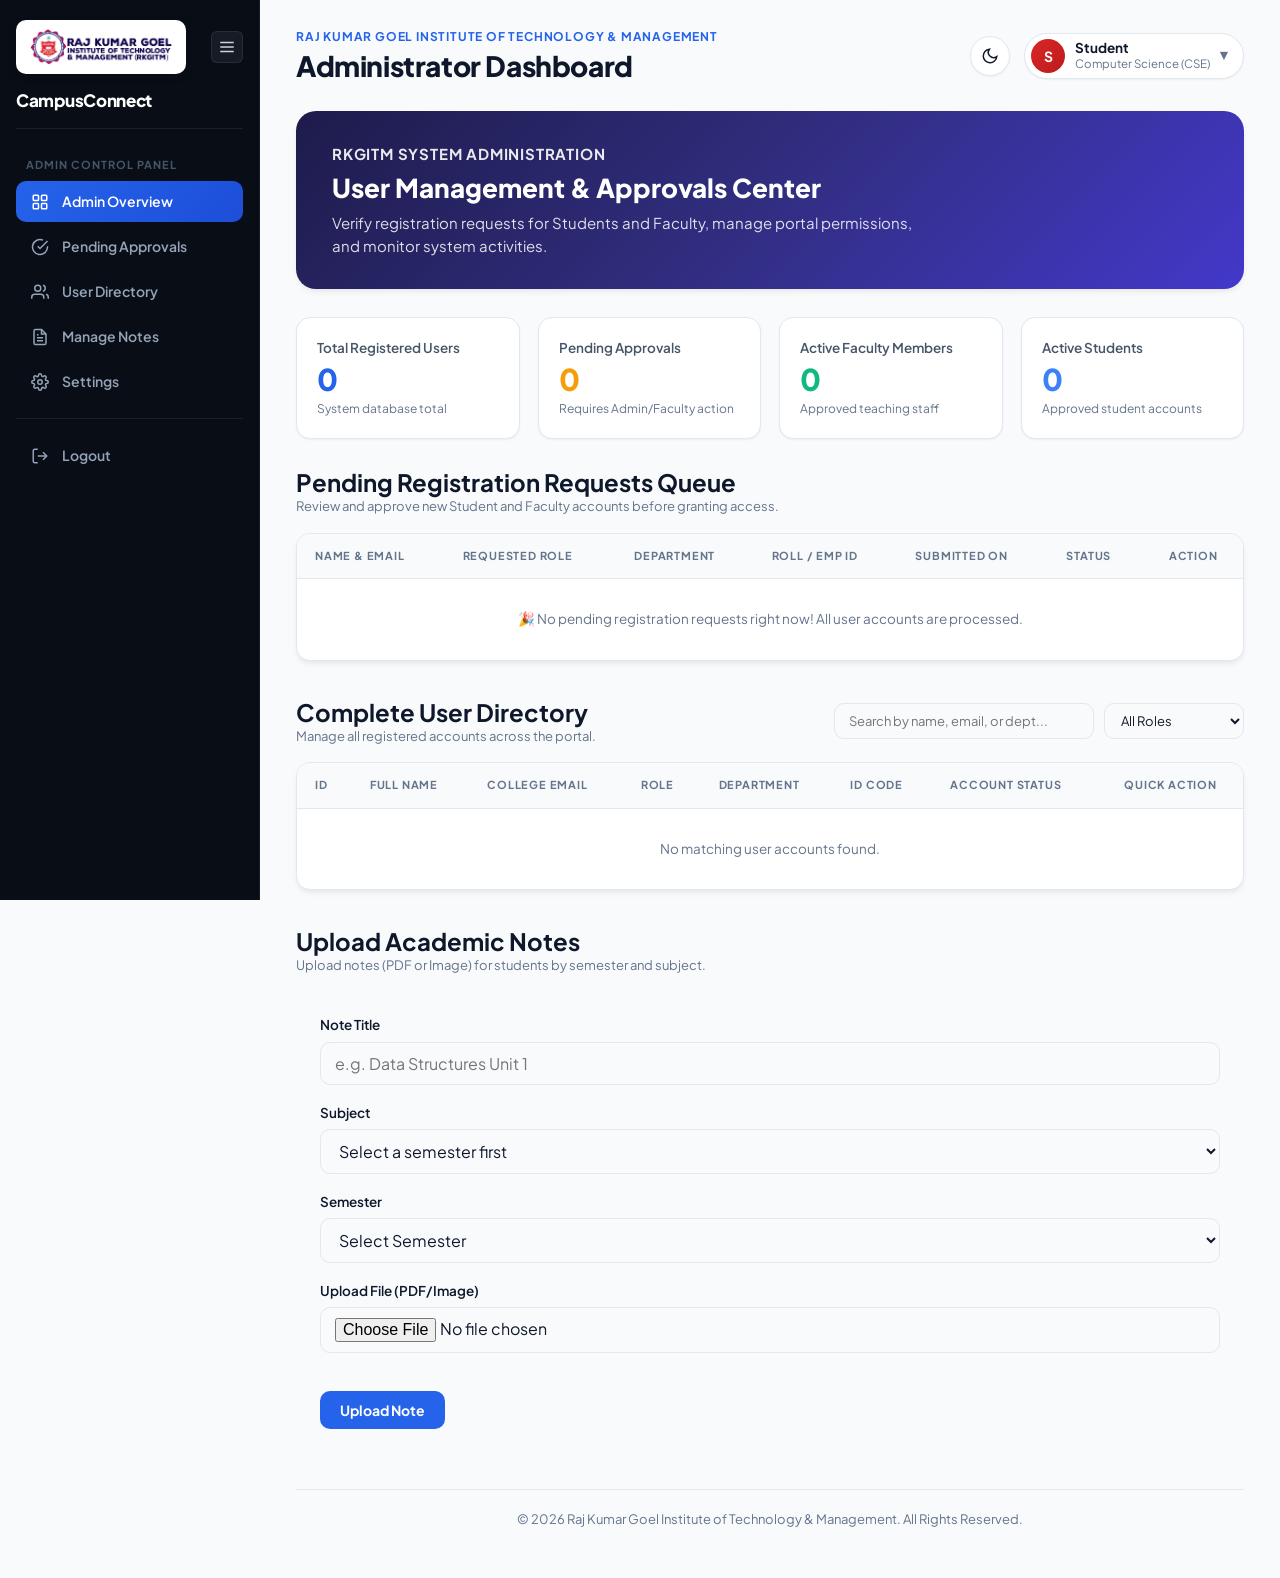
==== commit 05cc2659: "Update CampusConnect frontend and backend" ====
--- a/frontend/admin-index.html
+++ b/frontend/admin-index.html
@@ -37,6 +37,10 @@
                 <a href="#userDirectorySection">
                     <span class="nav-icon"><svg class="svg-icon" width="18" height="18" viewBox="0 0 24 24" fill="none" stroke="currentColor" stroke-width="2"><path d="M17 21v-2a4 4 0 0 0-4-4H5a4 4 0 0 0-4 4v2"/><circle cx="9" cy="7" r="4"/><path d="M23 21v-2a4 4 0 0 0-3-3.87"/><path d="M16 3.13a4 4 0 0 1 0 7.75"/></svg></span>
                     <span class="brand-text">User Directory</span>
+                </a>
+                <a href="#notesManagementSection">
+                    <span class="nav-icon"><svg class="svg-icon" width="18" height="18" viewBox="0 0 24 24" fill="none" stroke="currentColor" stroke-width="2"><path d="M14 2H6a2 2 0 0 0-2 2v16a2 2 0 0 0 2 2h12a2 2 0 0 0 2-2V8z"/><polyline points="14 2 14 8 20 8"/><line x1="16" y1="13" x2="8" y2="13"/><line x1="16" y1="17" x2="8" y2="17"/><polyline points="10 9 9 9 8 9"/></svg></span>
+                    <span class="brand-text">Manage Notes</span>
                 </a>
                 <a href="settings.html">
                     <span class="nav-icon"><svg class="svg-icon" width="18" height="18" viewBox="0 0 24 24" fill="none" stroke="currentColor" stroke-width="2"><circle cx="12" cy="12" r="3"/><path d="M19.4 15a1.65 1.65 0 0 0 .33 1.82l.06.06a2 2 0 0 1 0 2.83 2 2 0 0 1-2.83 0l-.06-.06a1.65 1.65 0 0 0-1.82-.33 1.65 1.65 0 0 0-1 1.51V21a2 2 0 0 1-2 2 2 2 0 0 1-2-2v-.09A1.65 1.65 0 0 0 9 19.4a1.65 1.65 0 0 0-1.82.33l-.06.06a2 2 0 0 1-2.83 0 2 2 0 0 1 0-2.83l.06-.06a1.65 1.65 0 0 0 .33-1.82 1.65 1.65 0 0 0-1.51-1H3a2 2 0 0 1-2-2 2 2 0 0 1 2-2h.09A1.65 1.65 0 0 0 4.6 9a1.65 1.65 0 0 0-.33-1.82l-.06-.06a2 2 0 0 1 0-2.83 2 2 0 0 1 2.83 0l.06.06a1.65 1.65 0 0 0 1.82.33H9a1.65 1.65 0 0 0 1-1.51V3a2 2 0 0 1 2-2 2 2 0 0 1 2 2v.09a1.65 1.65 0 0 0 1 1.51 1.65 1.65 0 0 0 1.82-.33l.06-.06a2 2 0 0 1 2.83 0 2 2 0 0 1 0 2.83l-.06.06a1.65 1.65 0 0 0-.33 1.82V9a1.65 1.65 0 0 0 1.51 1H21a2 2 0 0 1 2 2 2 2 0 0 1-2 2h-.09a1.65 1.65 0 0 0-1.51 1z"/></svg></span>
@@ -183,6 +187,50 @@
                             <!-- Populated dynamically via JS -->
                         </tbody>
                     </table>
+                </div>
+            </section>
+
+            <!-- NOTES MANAGEMENT SECTION -->
+            <section id="notesManagementSection" style="margin-bottom: 36px;">
+                <div style="display: flex; justify-content: space-between; align-items: center; margin-bottom: 16px;">
+                    <div>
+                        <h2>Upload Academic Notes</h2>
+                        <p style="color: var(--text-muted); font-size: 13px;">Upload notes (PDF or Image) for students by semester and subject.</p>
+                    </div>
+                </div>
+
+                <div class="card" style="padding: 24px;">
+                    <form id="uploadNotesForm" onsubmit="handleUploadNotes(event)">
+                        <div class="form-group">
+                            <label class="form-label">Note Title</label>
+                            <input type="text" id="noteTitle" class="form-control" required placeholder="e.g. Data Structures Unit 1">
+                        </div>
+                        <div class="form-group" style="margin-top: 16px;">
+                            <label class="form-label">Subject</label>
+                            <select id="noteSubject" class="form-control" required>
+                                <option value="" disabled selected>Select a semester first</option>
+                            </select>
+                        </div>
+                        <div class="form-group" style="margin-top: 16px;">
+                            <label class="form-label">Semester</label>
+                            <select id="noteSemester" class="form-control" required onchange="fetchSubjectsForUpload(this.value)">
+                                <option value="" disabled selected>Select Semester</option>
+                                <option value="1">Semester 1</option>
+                                <option value="2">Semester 2</option>
+                                <option value="3">Semester 3</option>
+                                <option value="4">Semester 4</option>
+                                <option value="5">Semester 5</option>
+                                <option value="6">Semester 6</option>
+                                <option value="7">Semester 7</option>
+                                <option value="8">Semester 8</option>
+                            </select>
+                        </div>
+                        <div class="form-group" style="margin-top: 16px;">
+                            <label class="form-label">Upload File (PDF/Image)</label>
+                            <input type="file" id="noteFile" class="form-control" accept=".pdf, .png, .jpg, .jpeg" required>
+                        </div>
+                        <button type="submit" class="btn btn-primary" style="margin-top: 20px;">Upload Note</button>
+                    </form>
                 </div>
             </section>
 
@@ -315,6 +363,73 @@
                 renderAdminDashboard();
             }
         }
+        async function handleUploadNotes(event) {
+            event.preventDefault();
+            
+            const title = document.getElementById("noteTitle").value;
+            const subject = document.getElementById("noteSubject").value;
+            const semester = document.getElementById("noteSemester").value;
+            const fileInput = document.getElementById("noteFile");
+            const file = fileInput.files[0];
+
+            if (!file) {
+                if (typeof showToast === 'function') showToast("Please select a file.", "error");
+                else alert("Please select a file.");
+                return;
+            }
+
+            const formData = new FormData();
+            formData.append("title", title);
+            formData.append("subject", subject);
+            formData.append("semester", semester);
+            formData.append("file", file);
+
+            try {
+                // Adjust port if your Spring Boot app runs on a different port
+                const response = await fetch("http://localhost:8080/api/notes/admin/upload", {
+                    method: "POST",
+                    body: formData
+                });
+
+                if (response.ok) {
+                    if (typeof showToast === 'function') showToast("Note uploaded successfully!");
+                    else alert("Note uploaded successfully!");
+                    document.getElementById("uploadNotesForm").reset();
+                } else {
+                    const errorMsg = await response.text();
+                    if (typeof showToast === 'function') showToast("Failed to upload: " + errorMsg, "error");
+                    else alert("Failed to upload: " + errorMsg);
+                }
+            } catch (error) {
+                console.error("Upload error:", error);
+                if (typeof showToast === 'function') showToast("Error connecting to server.", "error");
+                else alert("Error connecting to server.");
+            }
+        }
+
+        async function fetchSubjectsForUpload(semester) {
+            const subjectSelect = document.getElementById("noteSubject");
+            subjectSelect.innerHTML = '<option value="" disabled selected>Loading subjects...</option>';
+            try {
+                const response = await fetch(`http://localhost:8080/api/subjects/semester/${semester}`);
+                if (response.ok) {
+                    const subjects = await response.json();
+                    if (subjects.length === 0) {
+                        subjectSelect.innerHTML = '<option value="" disabled selected>No subjects added by faculty for this semester</option>';
+                    } else {
+                        subjectSelect.innerHTML = '<option value="" disabled selected>Select Subject</option>';
+                        subjects.forEach(sub => {
+                            subjectSelect.innerHTML += `<option value="${sub.name}">${sub.name}</option>`;
+                        });
+                    }
+                } else {
+                    subjectSelect.innerHTML = '<option value="" disabled selected>Error loading subjects</option>';
+                }
+            } catch (error) {
+                console.error("Error fetching subjects:", error);
+                subjectSelect.innerHTML = '<option value="" disabled selected>Error loading subjects</option>';
+            }
+        }
     </script>
 </body>
 </html>
